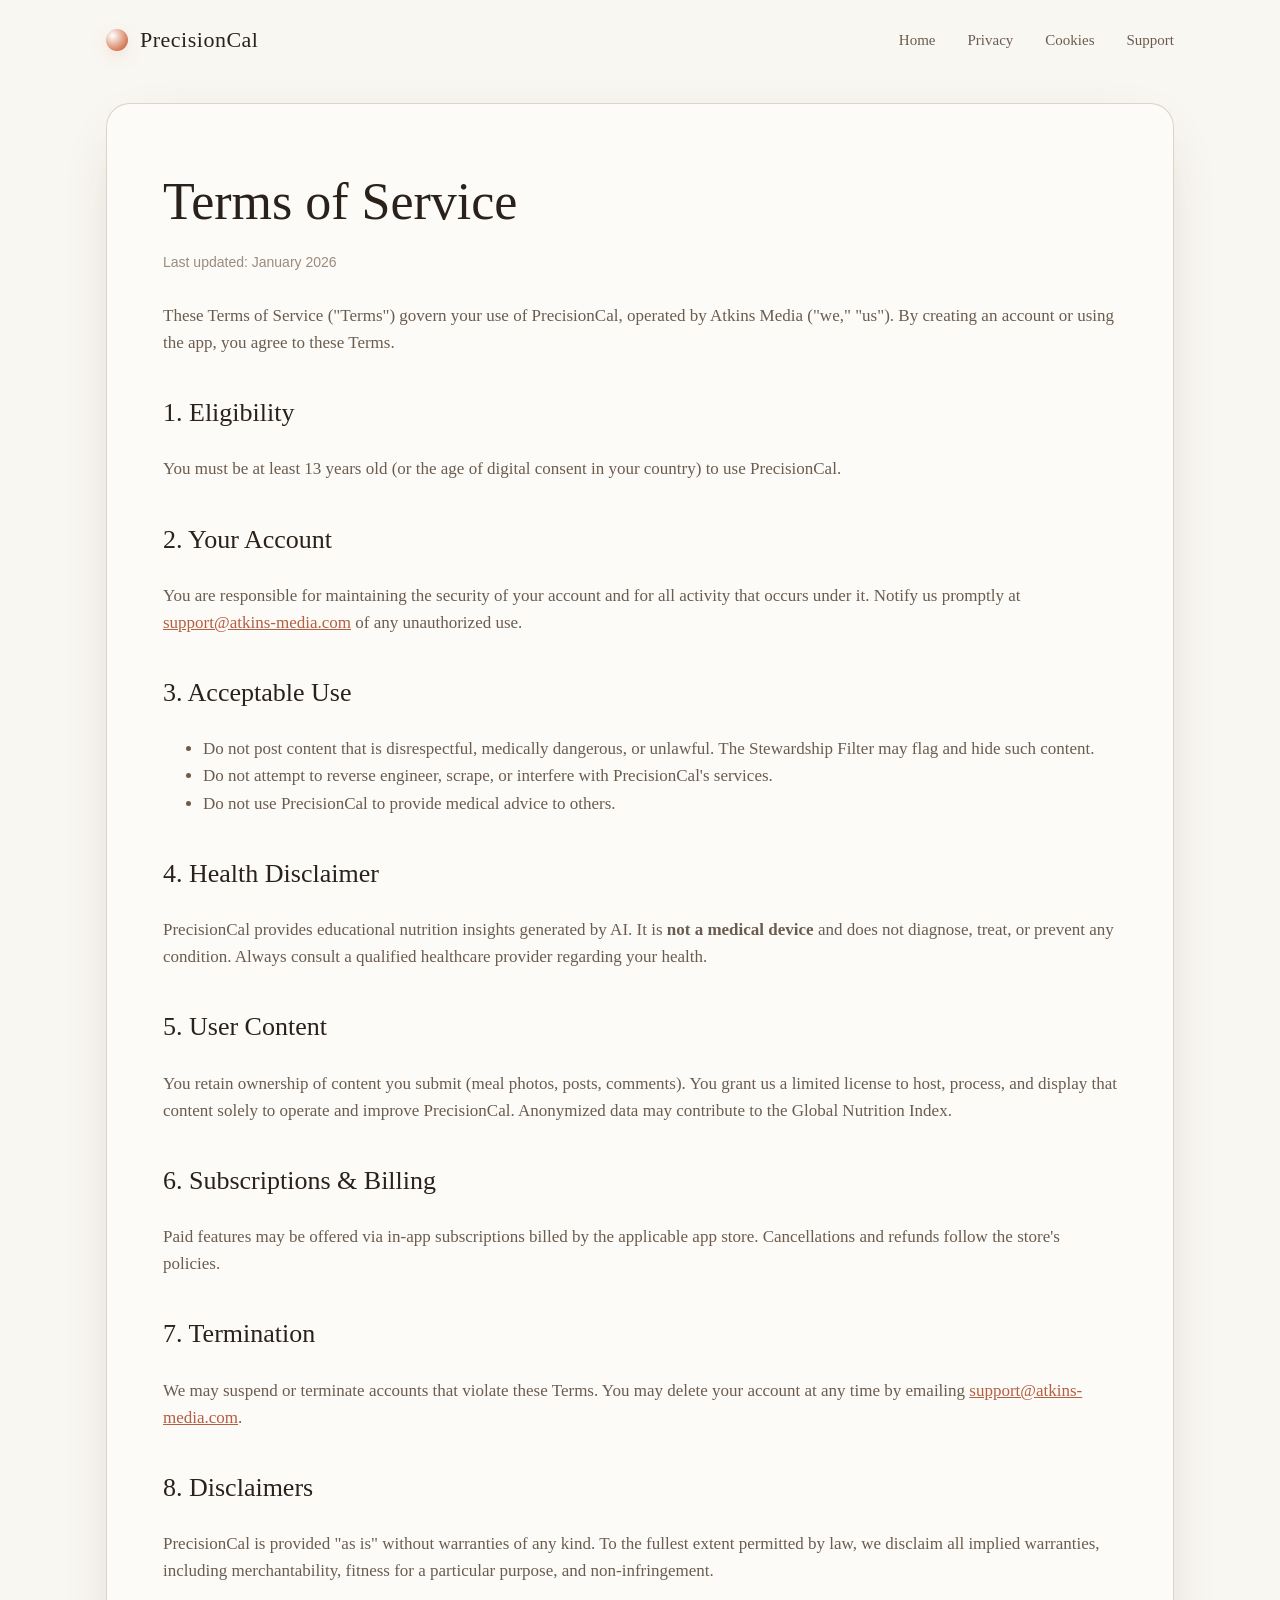
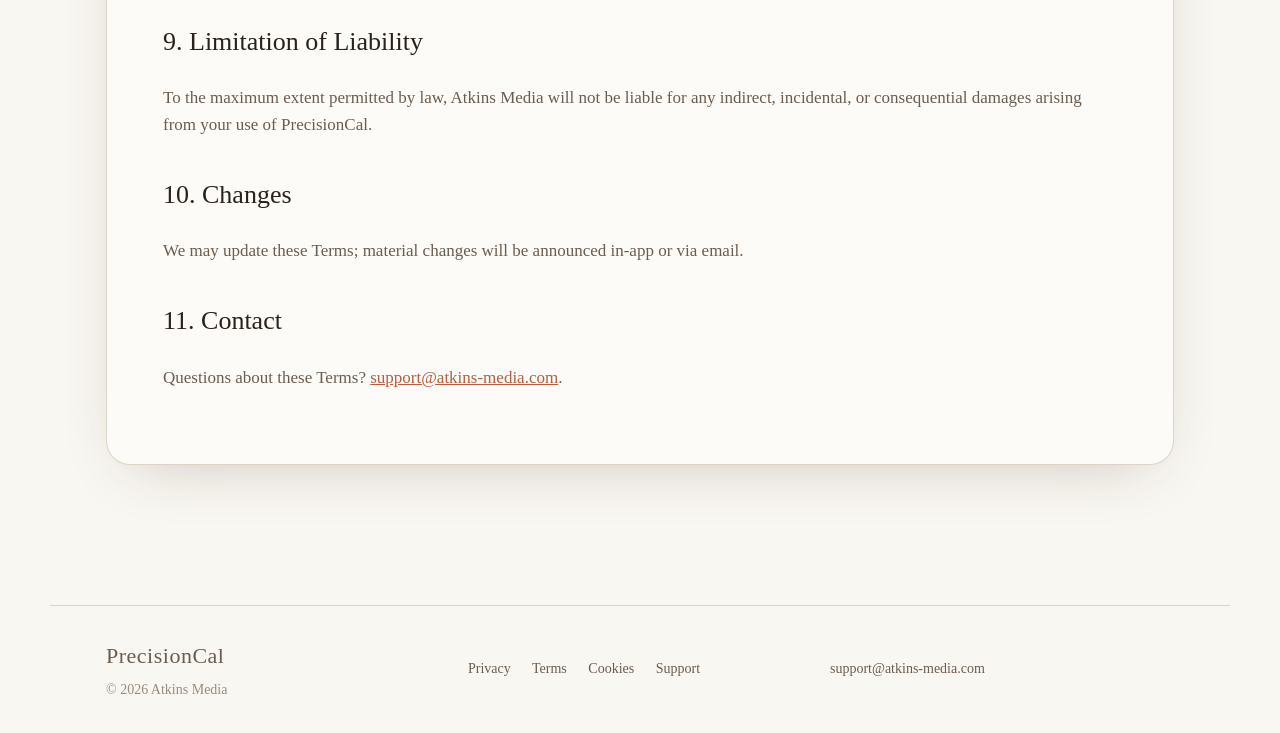
==== docs/terms.html @ 2f92595f "Added required web pages for the app review process." ====
<!DOCTYPE html>
<html lang="en">
<head>
<meta charset="UTF-8" />
<meta name="viewport" content="width=device-width, initial-scale=1.0" />
<title>Terms of Service — PrecisionCal</title>
<link rel="stylesheet" href="styles.css" />
</head>
<body>
  <div class="ambient"></div>

  <header class="nav">
    <a class="brand" href="index.html">
      <span class="brand-mark"></span>
      <span class="brand-name">PrecisionCal</span>
    </a>
    <nav>
      <a href="index.html">Home</a>
      <a href="privacy.html">Privacy</a>
      <a href="cookies.html">Cookies</a>
      <a href="support.html">Support</a>
    </nav>
  </header>

  <main>
    <section class="page">
      <h1>Terms of Service</h1>
      <p class="updated">Last updated: January 2026</p>

      <p>
        These Terms of Service ("Terms") govern your use of PrecisionCal, operated by
        Atkins Media ("we," "us"). By creating an account or using the app, you
        agree to these Terms.
      </p>

      <h2>1. Eligibility</h2>
      <p>You must be at least 13 years old (or the age of digital consent in your country) to use PrecisionCal.</p>

      <h2>2. Your Account</h2>
      <p>
        You are responsible for maintaining the security of your account and for
        all activity that occurs under it. Notify us promptly at
        <a href="mailto:support@atkins-media.com">support@atkins-media.com</a>
        of any unauthorized use.
      </p>

      <h2>3. Acceptable Use</h2>
      <ul>
        <li>Do not post content that is disrespectful, medically dangerous, or unlawful. The Stewardship Filter may flag and hide such content.</li>
        <li>Do not attempt to reverse engineer, scrape, or interfere with PrecisionCal's services.</li>
        <li>Do not use PrecisionCal to provide medical advice to others.</li>
      </ul>

      <h2>4. Health Disclaimer</h2>
      <p>
        PrecisionCal provides educational nutrition insights generated by AI. It is
        <strong>not a medical device</strong> and does not diagnose, treat, or
        prevent any condition. Always consult a qualified healthcare provider
        regarding your health.
      </p>

      <h2>5. User Content</h2>
      <p>
        You retain ownership of content you submit (meal photos, posts,
        comments). You grant us a limited license to host, process, and display
        that content solely to operate and improve PrecisionCal. Anonymized data may
        contribute to the Global Nutrition Index.
      </p>

      <h2>6. Subscriptions & Billing</h2>
      <p>
        Paid features may be offered via in-app subscriptions billed by the
        applicable app store. Cancellations and refunds follow the store's
        policies.
      </p>

      <h2>7. Termination</h2>
      <p>
        We may suspend or terminate accounts that violate these Terms. You may
        delete your account at any time by emailing
        <a href="mailto:support@atkins-media.com">support@atkins-media.com</a>.
      </p>

      <h2>8. Disclaimers</h2>
      <p>
        PrecisionCal is provided "as is" without warranties of any kind. To the fullest
        extent permitted by law, we disclaim all implied warranties, including
        merchantability, fitness for a particular purpose, and non-infringement.
      </p>

      <h2>9. Limitation of Liability</h2>
      <p>
        To the maximum extent permitted by law, Atkins Media will not be liable
        for any indirect, incidental, or consequential damages arising from your
        use of PrecisionCal.
      </p>

      <h2>10. Changes</h2>
      <p>We may update these Terms; material changes will be announced in-app or via email.</p>

      <h2>11. Contact</h2>
      <p>
        Questions about these Terms?
        <a href="mailto:support@atkins-media.com">support@atkins-media.com</a>.
      </p>
    </section>
  </main>

  <footer>
    <div class="foot-grid">
      <div>
        <span class="brand-mark small"></span>
        <span class="brand-name">PrecisionCal</span>
        <p class="muted">© <span id="year"></span> Atkins Media</p>
      </div>
      <div>
        <a href="privacy.html">Privacy</a>
        <a href="terms.html">Terms</a>
        <a href="cookies.html">Cookies</a>
        <a href="support.html">Support</a>
      </div>
      <div>
        <a href="mailto:support@atkins-media.com">support@atkins-media.com</a>
      </div>
    </div>
  </footer>
  <script>document.getElementById('year').textContent = new Date().getFullYear();</script>
</body>
</html>
---- docs/styles.css ----
/* PrecisionCal — Warm Sanctuary web theme */
:root {
  --alabaster: #F9F7F2;
  --linen: #EADFD3;
  --vellum: #FDFBF7;
  --parchment: #FBF7EE;
  --terracotta: #D67D5B;
  --terracotta-deep: #B55E40;
  --sage: #6F8E6C;
  --sage-light: #A8BF9D;
  --walnut: #2A211B;
  --taupe: #6B5C4F;
  --soft-taupe: #9A8B7C;
  --stroke: rgba(196, 179, 160, 0.55);
  --shadow: 0 18px 60px -28px rgba(60, 40, 24, 0.30);
}

* { box-sizing: border-box; }

html, body {
  margin: 0;
  padding: 0;
  font-family: "Iowan Old Style", "Palatino", "Cormorant Garamond", Georgia, serif;
  color: var(--walnut);
  background: var(--alabaster);
  -webkit-font-smoothing: antialiased;
  line-height: 1.6;
}

/* Ambient mesh-gradient background (slow, ~20s) */
.ambient {
  position: fixed;
  inset: -10%;
  z-index: -1;
  background:
    radial-gradient(60% 50% at 20% 30%, rgba(234, 223, 211, 0.95) 0%, transparent 60%),
    radial-gradient(55% 45% at 80% 20%, rgba(249, 247, 242, 1) 0%, transparent 65%),
    radial-gradient(70% 60% at 70% 80%, rgba(234, 223, 211, 0.85) 0%, transparent 70%),
    linear-gradient(160deg, var(--alabaster), var(--linen));
  animation: drift 20s ease-in-out infinite alternate;
  filter: saturate(1.02);
}
@keyframes drift {
  0%   { transform: translate3d(0, 0, 0) scale(1); }
  100% { transform: translate3d(-2%, -1.5%, 0) scale(1.04); }
}

/* Nav */
.nav {
  display: flex;
  align-items: center;
  justify-content: space-between;
  padding: 22px clamp(20px, 5vw, 56px);
  max-width: 1180px;
  margin: 0 auto;
}
.brand { display: inline-flex; align-items: center; gap: 12px; text-decoration: none; color: var(--walnut); }
.brand-mark {
  width: 22px; height: 22px; border-radius: 50%;
  background: radial-gradient(circle at 30% 30%, #fff, var(--terracotta) 70%, var(--terracotta-deep));
  box-shadow: 0 6px 18px -6px rgba(182, 94, 64, 0.55);
}
.brand-mark.small { width: 14px; height: 14px; }
.brand-name { font-family: "Cormorant Garamond", "Iowan Old Style", Georgia, serif; font-size: 22px; letter-spacing: 0.5px; }
nav a {
  margin-left: 28px;
  color: var(--taupe);
  text-decoration: none;
  font-size: 15px;
}
nav a:hover { color: var(--terracotta-deep); }

main { max-width: 1180px; margin: 0 auto; padding: 0 clamp(20px, 5vw, 56px) 80px; }

/* Hero */
.hero {
  position: relative;
  padding: clamp(40px, 8vw, 96px) 0 clamp(60px, 10vw, 120px);
  text-align: center;
}
.eyebrow {
  text-transform: uppercase;
  letter-spacing: 4px;
  font-size: 12px;
  color: var(--sage);
  margin: 0 0 20px;
  font-family: -apple-system, BlinkMacSystemFont, "Segoe UI", sans-serif;
}
.hero h1 {
  font-family: "Cormorant Garamond", "Iowan Old Style", Georgia, serif;
  font-weight: 500;
  font-size: clamp(40px, 6.5vw, 76px);
  line-height: 1.05;
  margin: 0 auto 24px;
  max-width: 14ch;
}
.lede {
  max-width: 56ch;
  margin: 0 auto;
  color: var(--taupe);
  font-size: clamp(17px, 1.6vw, 20px);
}

.cta-row { display: flex; gap: 14px; justify-content: center; margin-top: 36px; flex-wrap: wrap; }
.btn {
  display: inline-block;
  padding: 14px 26px;
  border-radius: 999px;
  text-decoration: none;
  font-size: 15px;
  letter-spacing: 0.3px;
  transition: transform .25s ease, box-shadow .25s ease, background .25s ease;
  font-family: -apple-system, BlinkMacSystemFont, "Segoe UI", sans-serif;
}
.btn.primary {
  background: var(--terracotta);
  color: #fff;
  box-shadow: 0 14px 30px -12px rgba(182, 94, 64, 0.55);
}
.btn.primary:hover { background: var(--terracotta-deep); transform: translateY(-1px); }
.btn.ghost {
  background: rgba(255,255,255,0.55);
  color: var(--walnut);
  border: 1px solid var(--stroke);
  backdrop-filter: blur(8px);
}
.btn.ghost:hover { background: var(--vellum); }

/* Breathing orb */
.orb {
  position: absolute;
  left: 50%;
  top: 0;
  transform: translate(-50%, -30%);
  width: 320px;
  height: 320px;
  border-radius: 50%;
  background: radial-gradient(circle at 35% 35%, rgba(255,255,255,0.85), rgba(214, 125, 91, 0.25) 60%, transparent 75%);
  filter: blur(8px);
  z-index: -1;
  animation: breathe 6s ease-in-out infinite;
}
@keyframes breathe {
  0%, 100% { transform: translate(-50%, -30%) scale(1.0); opacity: 0.85; }
  50%      { transform: translate(-50%, -30%) scale(1.15); opacity: 1; }
}

/* Vellum cards */
.grid {
  display: grid;
  grid-template-columns: repeat(auto-fit, minmax(260px, 1fr));
  gap: 22px;
  margin-top: 24px;
}
.vellum {
  background: var(--vellum);
  border: 1px solid var(--stroke);
  border-radius: 22px;
  padding: 28px;
  box-shadow: var(--shadow);
}
.vellum h3 {
  font-family: "Cormorant Garamond", "Iowan Old Style", Georgia, serif;
  font-size: 24px;
  margin: 0 0 10px;
  font-weight: 500;
}
.vellum p { color: var(--taupe); margin: 0; }

/* Sections */
.sanctuary, .closing {
  margin-top: clamp(60px, 8vw, 96px);
  text-align: center;
  background: var(--vellum);
  border: 1px solid var(--stroke);
  border-radius: 28px;
  padding: clamp(36px, 6vw, 64px);
  box-shadow: var(--shadow);
}
.sanctuary h2, .closing h2 {
  font-family: "Cormorant Garamond", "Iowan Old Style", Georgia, serif;
  font-weight: 500;
  font-size: clamp(30px, 4vw, 44px);
  margin: 0 0 16px;
}
.sanctuary p { color: var(--taupe); max-width: 64ch; margin: 0 auto; font-size: 18px; }
.closing { margin-bottom: 40px; }

/* Footer */
footer {
  border-top: 1px solid var(--stroke);
  padding: 32px clamp(20px, 5vw, 56px);
  max-width: 1180px;
  margin: 0 auto;
}
.foot-grid {
  display: grid;
  grid-template-columns: repeat(auto-fit, minmax(220px, 1fr));
  gap: 18px;
  align-items: center;
  color: var(--taupe);
  font-size: 14px;
}
.foot-grid a {
  color: var(--taupe);
  text-decoration: none;
  margin-right: 18px;
}
.foot-grid a:hover { color: var(--terracotta-deep); }
.muted { color: var(--soft-taupe); margin: 6px 0 0; }

/* Legal pages */
.page {
  background: var(--vellum);
  border: 1px solid var(--stroke);
  border-radius: 24px;
  padding: clamp(28px, 5vw, 56px);
  box-shadow: var(--shadow);
  margin: 24px 0 60px;
}
.page h1 {
  font-family: "Cormorant Garamond", "Iowan Old Style", Georgia, serif;
  font-weight: 500;
  font-size: clamp(34px, 5vw, 52px);
  margin: 0 0 8px;
}
.page .updated {
  color: var(--soft-taupe);
  font-size: 14px;
  margin: 0 0 28px;
  font-family: -apple-system, BlinkMacSystemFont, "Segoe UI", sans-serif;
}
.page h2 {
  font-family: "Cormorant Garamond", "Iowan Old Style", Georgia, serif;
  font-weight: 500;
  margin-top: 36px;
  font-size: 26px;
}
.page p, .page li { color: var(--taupe); font-size: 17px; }
.page a { color: var(--terracotta-deep); }

/* Support */
.support-grid {
  display: grid;
  grid-template-columns: 1fr;
  gap: 22px;
}
@media (min-width: 880px) {
  .support-grid { grid-template-columns: 1fr 1fr; }
}
.support-card {
  background: var(--vellum);
  border: 1px solid var(--stroke);
  border-radius: 22px;
  padding: 28px;
  box-shadow: var(--shadow);
}
.support-card h2 {
  font-family: "Cormorant Garamond", "Iowan Old Style", Georgia, serif;
  font-weight: 500;
  margin: 0 0 8px;
  font-size: 26px;
}
.support-card p { color: var(--taupe); margin: 0 0 16px; }
.embed-slot {
  border: 1.5px dashed var(--stroke);
  border-radius: 16px;
  padding: 22px;
  background: var(--parchment);
  color: var(--soft-taupe);
  font-family: -apple-system, BlinkMacSystemFont, "Segoe UI", sans-serif;
  font-size: 14px;
}
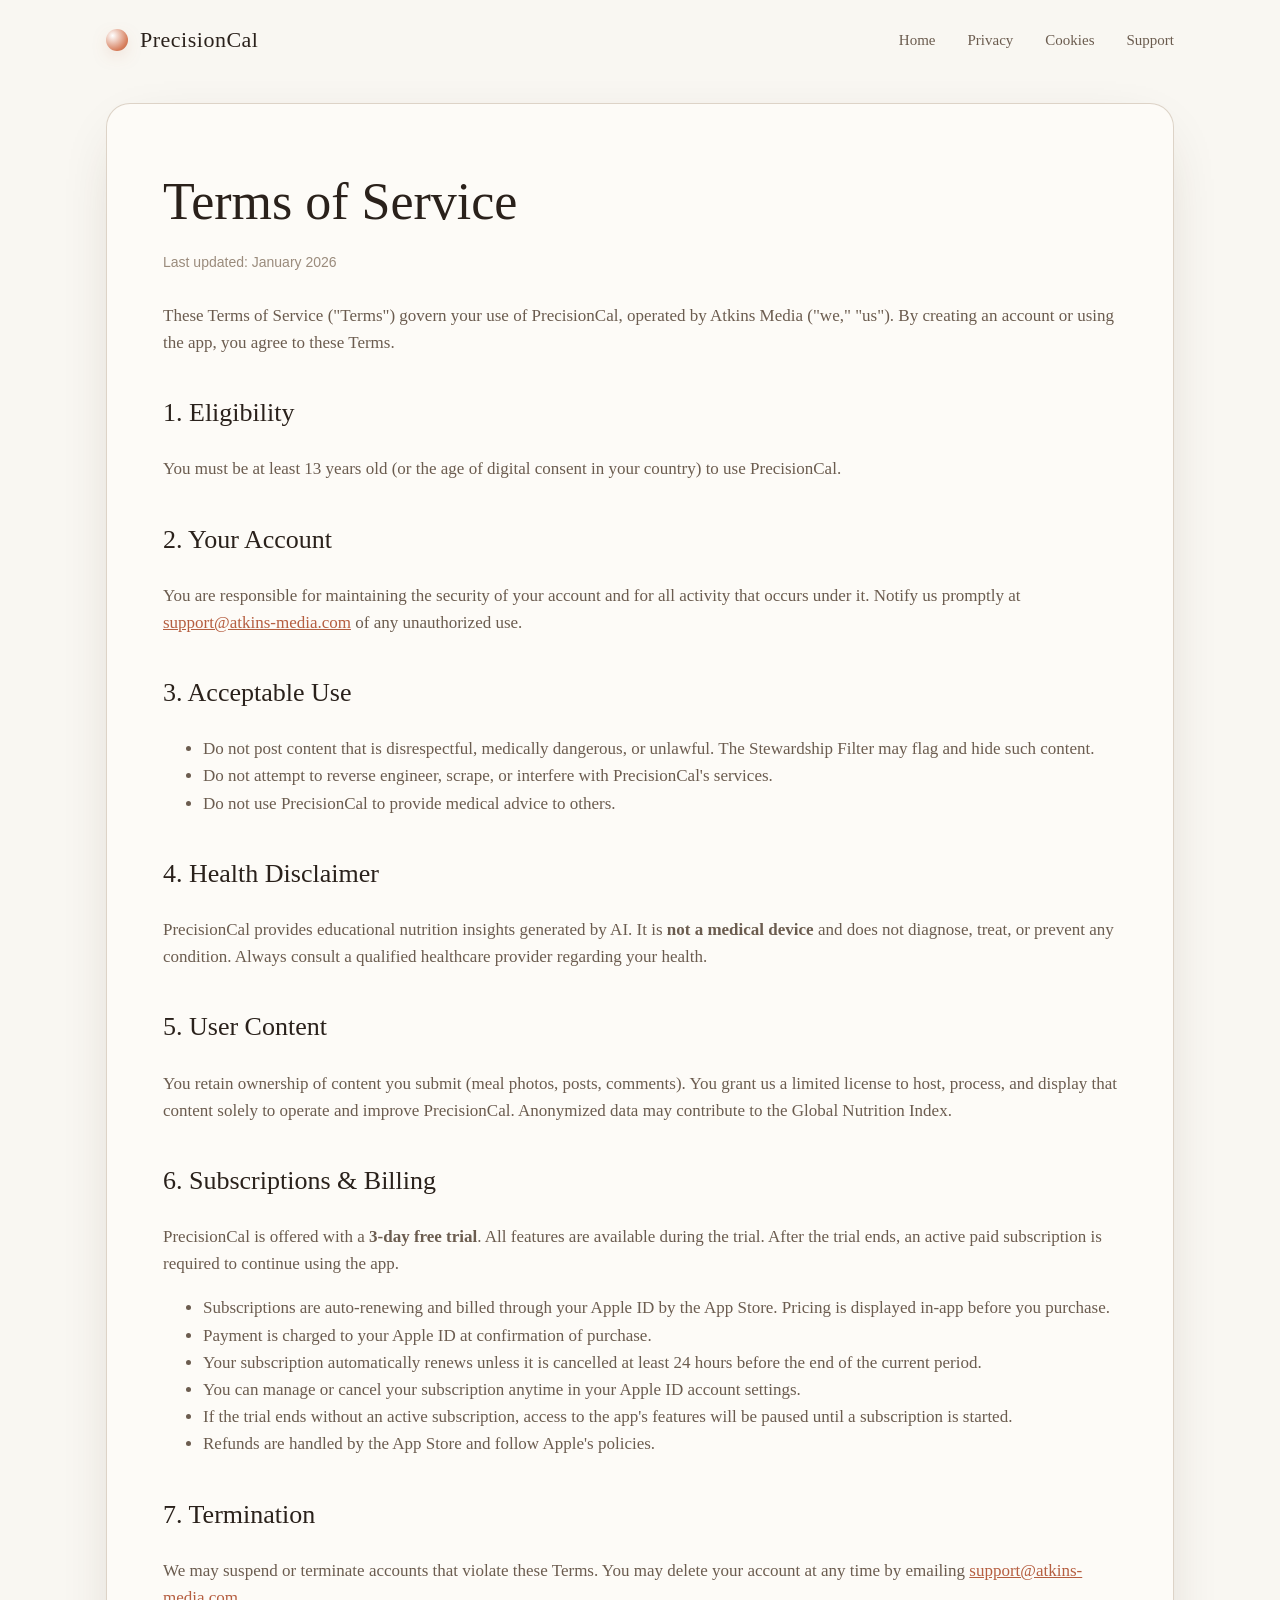
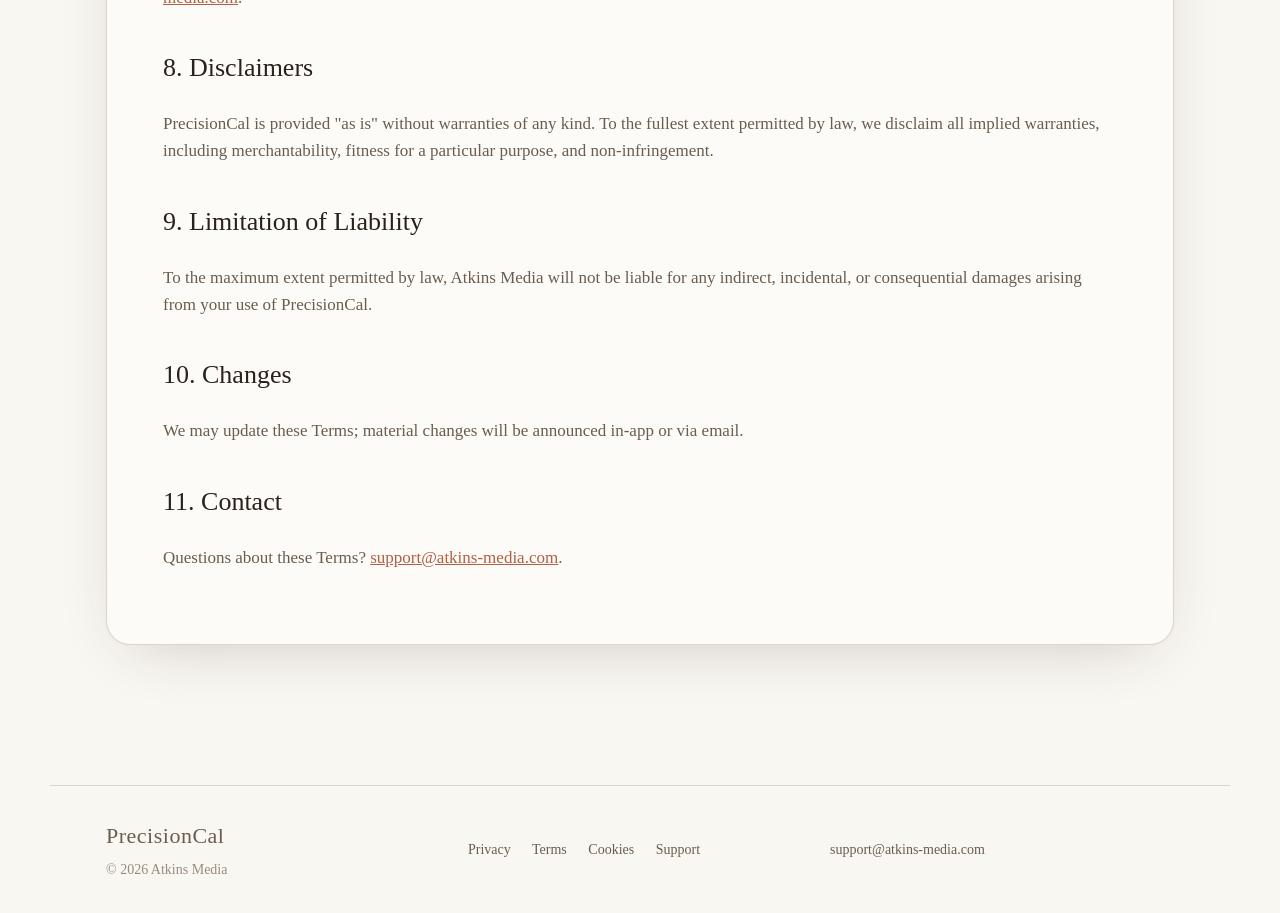
==== commit 71096484: "Update the app's terms of service to explain the free trial and subscription." ====
--- a/docs/terms.html
+++ b/docs/terms.html
@@ -69,10 +69,18 @@
 
       <h2>6. Subscriptions & Billing</h2>
       <p>
-        Paid features may be offered via in-app subscriptions billed by the
-        applicable app store. Cancellations and refunds follow the store's
-        policies.
+        PrecisionCal is offered with a <strong>3-day free trial</strong>. All
+        features are available during the trial. After the trial ends, an
+        active paid subscription is required to continue using the app.
       </p>
+      <ul>
+        <li>Subscriptions are auto-renewing and billed through your Apple ID by the App Store. Pricing is displayed in-app before you purchase.</li>
+        <li>Payment is charged to your Apple ID at confirmation of purchase.</li>
+        <li>Your subscription automatically renews unless it is cancelled at least 24 hours before the end of the current period.</li>
+        <li>You can manage or cancel your subscription anytime in your Apple ID account settings.</li>
+        <li>If the trial ends without an active subscription, access to the app's features will be paused until a subscription is started.</li>
+        <li>Refunds are handled by the App Store and follow Apple's policies.</li>
+      </ul>
 
       <h2>7. Termination</h2>
       <p>
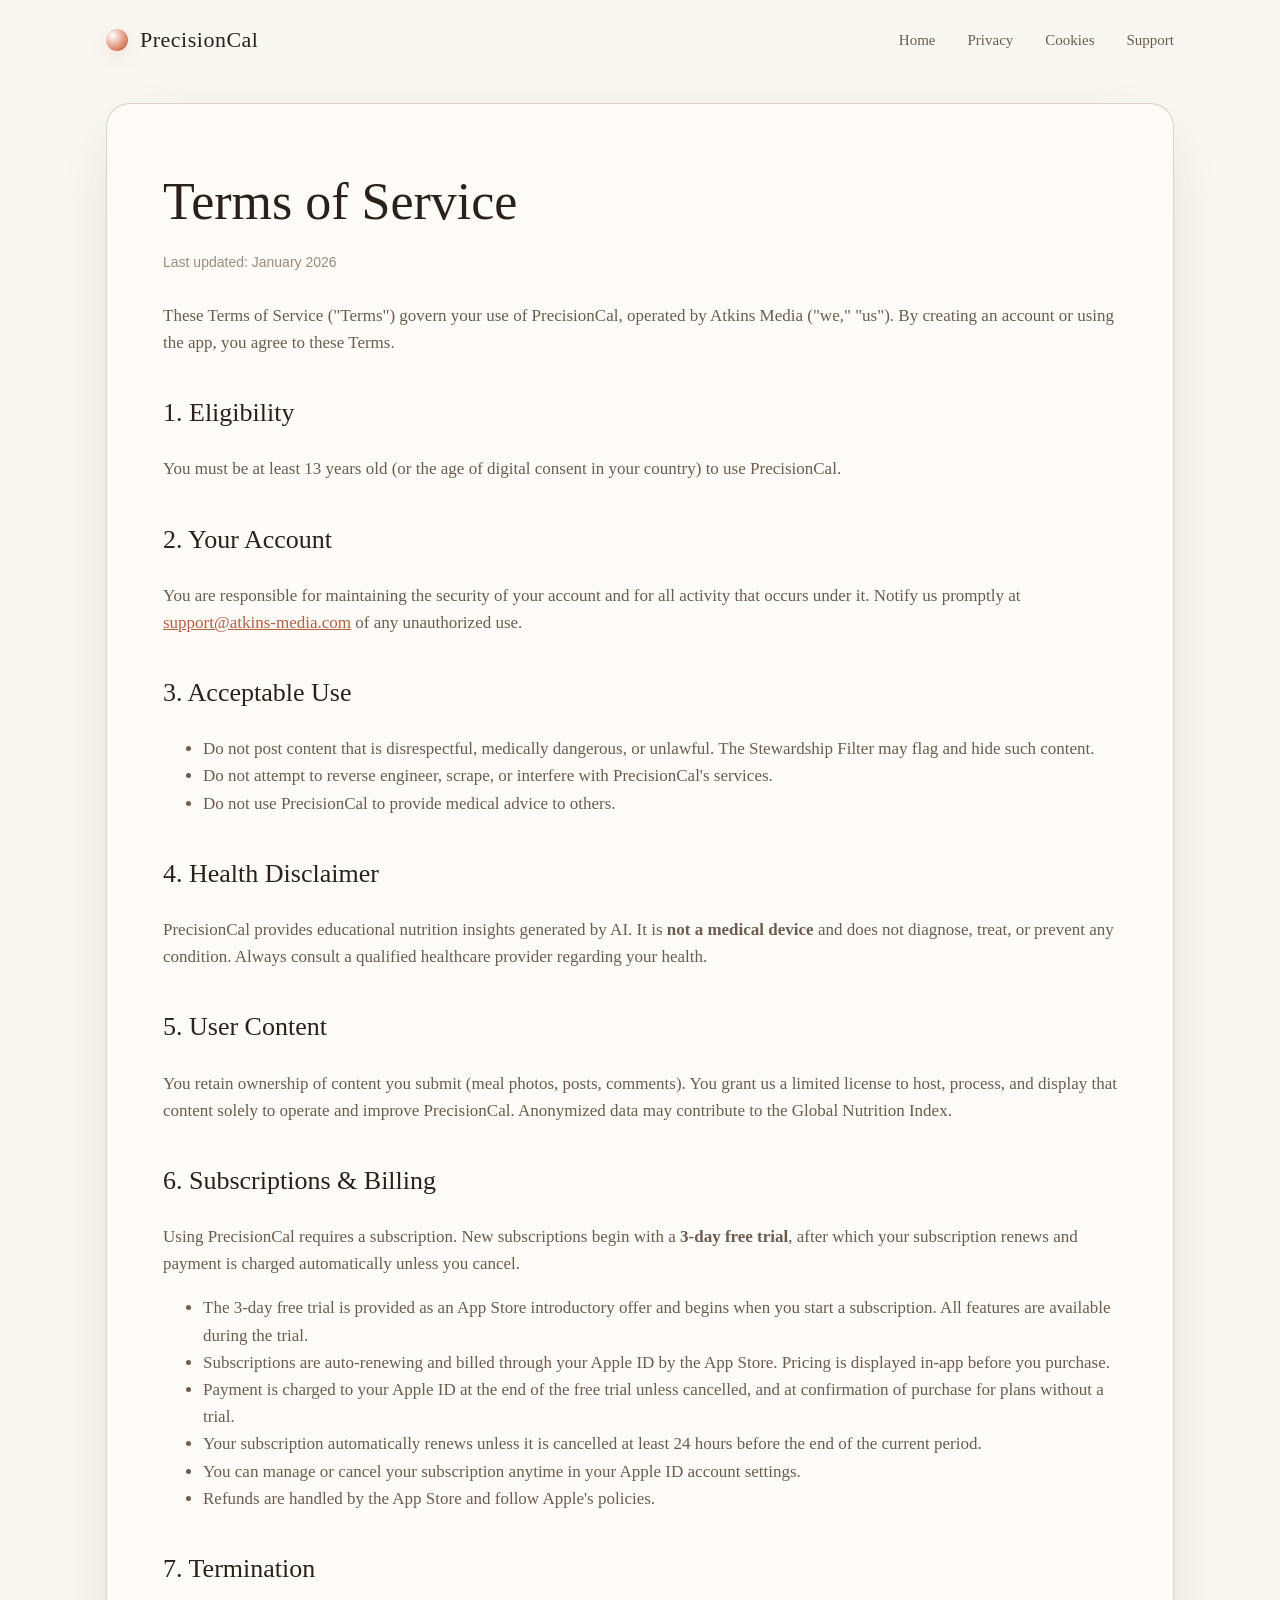
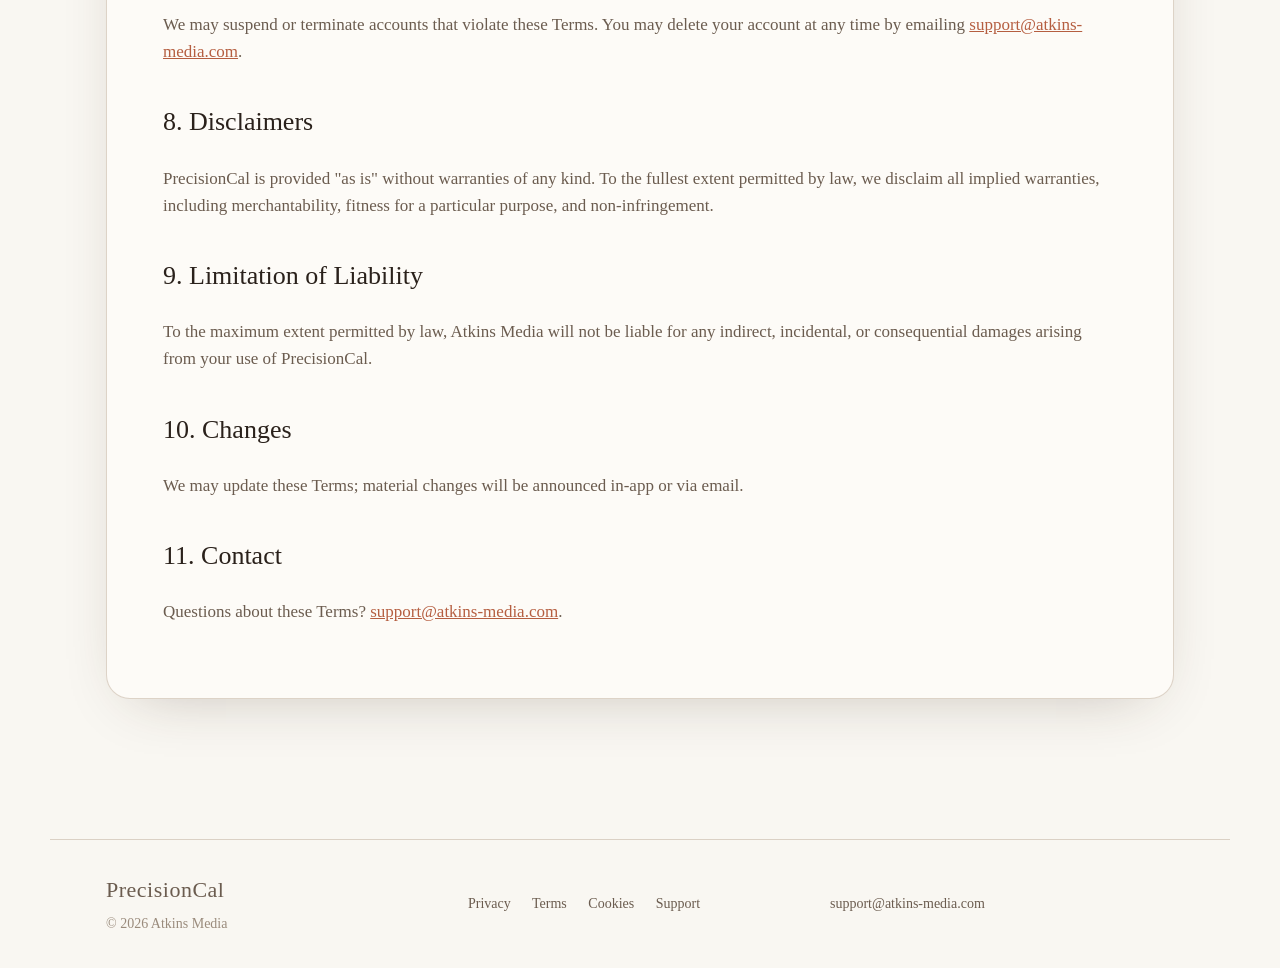
==== commit ec496163: "Update the free trial and payment terms to follow App Store rules." ====
--- a/docs/terms.html
+++ b/docs/terms.html
@@ -69,16 +69,16 @@
 
       <h2>6. Subscriptions & Billing</h2>
       <p>
-        PrecisionCal is offered with a <strong>3-day free trial</strong>. All
-        features are available during the trial. After the trial ends, an
-        active paid subscription is required to continue using the app.
+        Using PrecisionCal requires a subscription. New subscriptions begin
+        with a <strong>3-day free trial</strong>, after which your subscription
+        renews and payment is charged automatically unless you cancel.
       </p>
       <ul>
+        <li>The 3-day free trial is provided as an App Store introductory offer and begins when you start a subscription. All features are available during the trial.</li>
         <li>Subscriptions are auto-renewing and billed through your Apple ID by the App Store. Pricing is displayed in-app before you purchase.</li>
-        <li>Payment is charged to your Apple ID at confirmation of purchase.</li>
+        <li>Payment is charged to your Apple ID at the end of the free trial unless cancelled, and at confirmation of purchase for plans without a trial.</li>
         <li>Your subscription automatically renews unless it is cancelled at least 24 hours before the end of the current period.</li>
         <li>You can manage or cancel your subscription anytime in your Apple ID account settings.</li>
-        <li>If the trial ends without an active subscription, access to the app's features will be paused until a subscription is started.</li>
         <li>Refunds are handled by the App Store and follow Apple's policies.</li>
       </ul>
 
